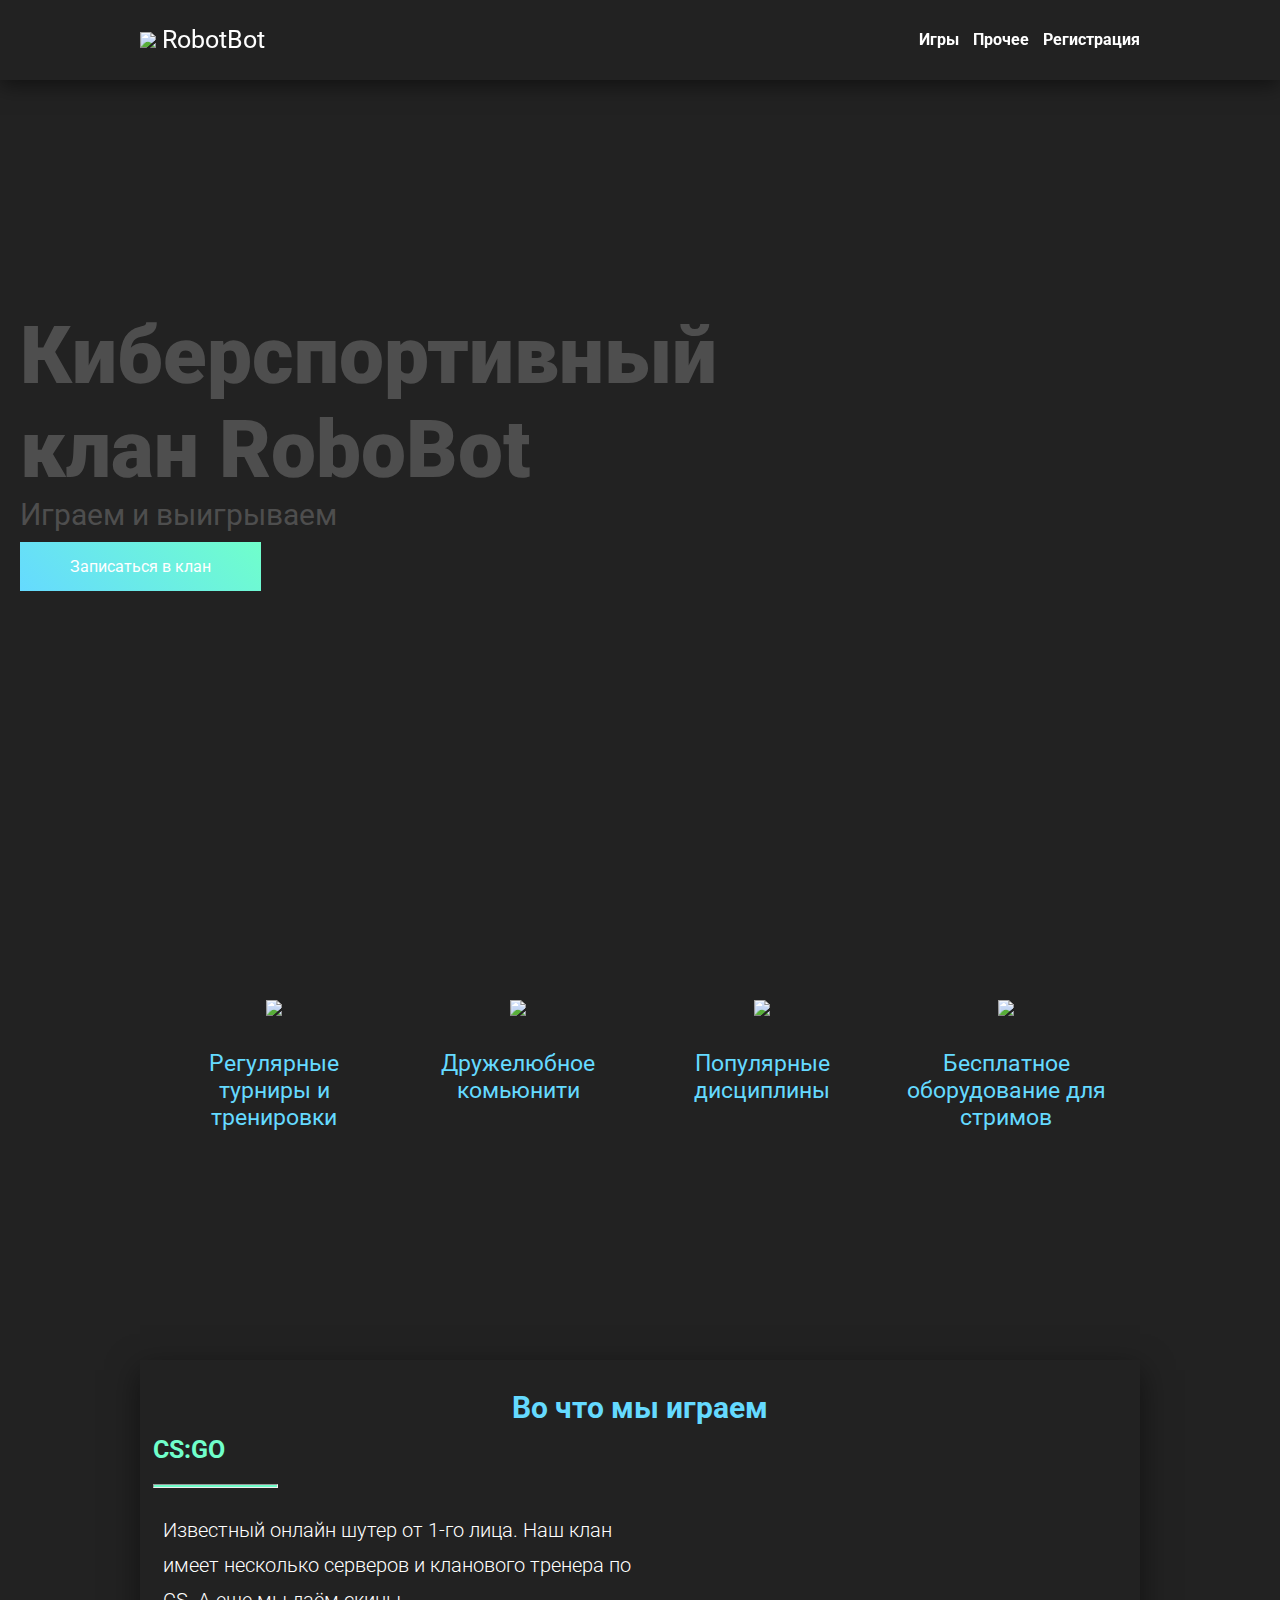
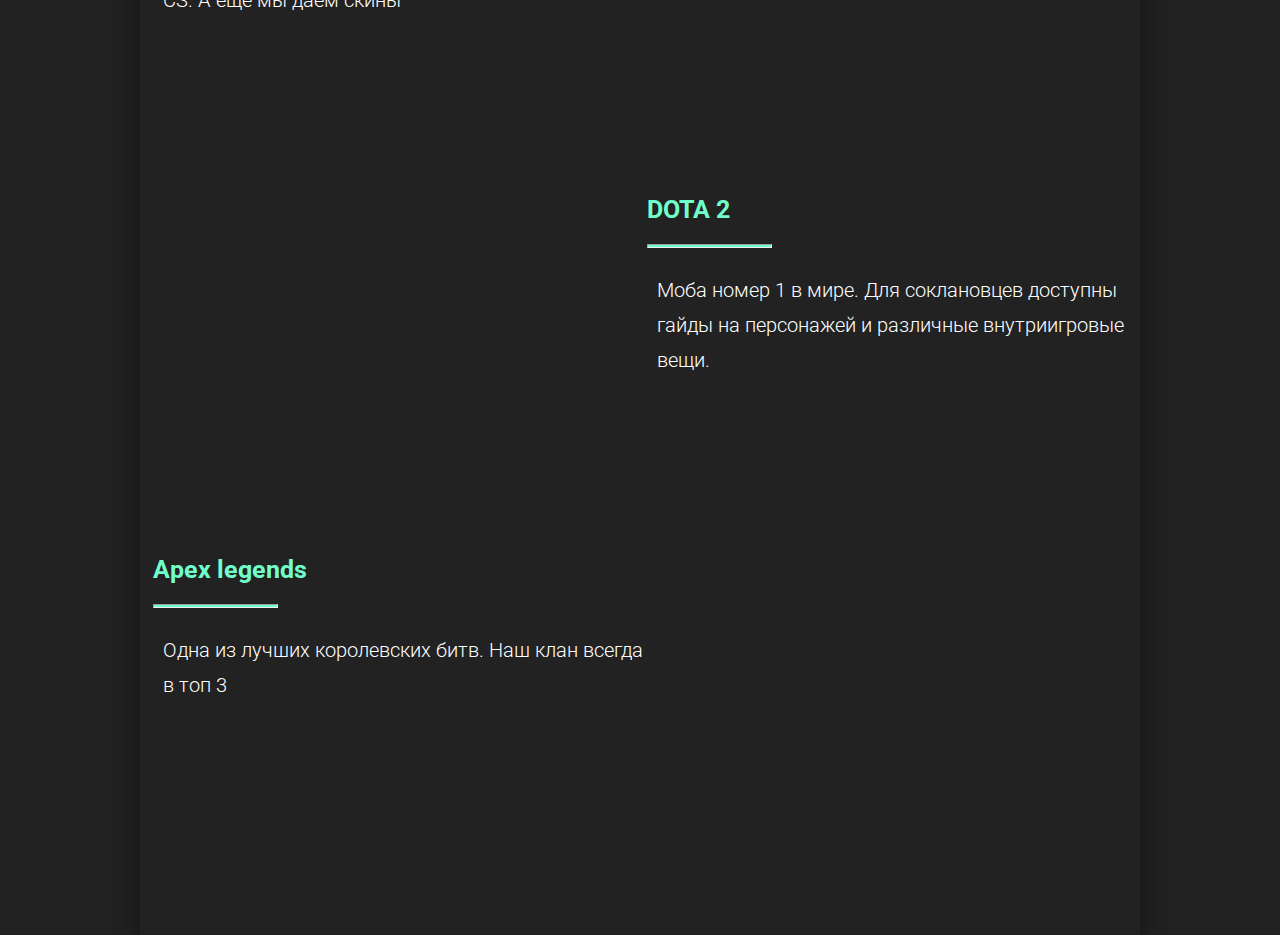
==== index.html @ 48ee891a "Add files via upload" ====
<!-- Цель урока.Создать часть сайта и реализовать форму регистрации. Доработать оставшуюся часть сайта самостоятельно на домашнем задании
+Повторение
+Подготовка файлов и папок
+Обнуляем стандартный браузерный css и создаем базовую стилизацию
+Создаем меню сайта
+Создаем шапку сайта
+Верстаем секцию с иконками
+Создаем секцию с играми
+Верстаем форму
+Стилизуем форму, добавляем переходы
+Cвойство cursor
-Fieldset и legend
-Выводы
-Домашнее задание -->

<!DOCTYPE html>
<html>
<head>
	<link rel="stylesheet" type="text/css" href="robot.css">
	<title></title>
</head>
<body>
<div class="menu">
	<div class="container">
		<a href="#" class="logo">
			<img src="icons/site_logo.svg">
			<span>RobotBot</span>
		</a>
		<div class="main-btn">
			<a href="#" class="nav-item">Игры</a>
			<a href="#" class="nav-item">Прочее</a>
			<a href="#" class="nav-item">Регистрация</a>
		</div>

	</div>

</div>



<div class="header">
	<div class="header-content">
		<h1 class="header-title">Киберспортивный <br>клан RoboBot</h1>
		<p class="header-sub-title">Играем и выигрываем</p>
		<a href="robotform.html" class="header-btn">Записаться в клан</a>


	</div>


</div>


<div class="about">
	<div class="container">
		<div class="about-card">
			<img class="about-card-img" src="icons/scope.svg">
			<p class="about-card-title">Регулярные <br>турниры и тренировки</p>
		</div>
		<div class="about-card">
			<img class="about-card-img" src="icons/friendly.svg">
			<p class="about-card-title">Дружелюбное комьюнити</p>
		</div>
		<div class="about-card">
			<img class="about-card-img" src="icons/joystic.svg">
			<p class="about-card-title">Популярные дисциплины</p>
		</div>
		<div class="about-card">
			<img class="about-card-img" src="icons/twitch.svg">
			<p class="about-card-title">Бесплатное оборудование для стримов</p>
		</div>

	</div>
	
</div>





<div class="games">
	<div class="container games-container">
		<h2 class="section-title">Во что мы играем</h2>
			<div class="games-card game1">
			<div class="games-card-content">
				<h3 class="game-title">CS:GO</h3>
				<hr class="game-hr">
				<p class="game-discription section-text">Известный онлайн шутер от 1-го лица. Наш клан имеет несколько серверов и кланового тренера по CS. А еще мы даём скины</p>
			</div>
			<div class="games-card-img img1"></div>
				
			</div>


			<div class="games-card game2">
			<div class="games-card-img img2"></div>
			<div class="games-card-content">
				<h3 class="game-title">DOTA 2</h3>
				<hr class="game-hr">
				<p class="game-discription section-text">Моба номер 1 в мире. Для соклановцев доступны гайды на персонажей и различные внутриигровые вещи.</p>
			</div>
			
				
			</div>



				<div class="games-card game3">
			<div class="games-card-content">
				<h3 class="game-title">Apex legends</h3>
				<hr class="game-hr">
				<p class="game-discription section-text">Одна из лучших королевских битв. Наш клан всегда в топ 3</p>
			</div>
			<div class="games-card-img img3"></div>
				
			</div>
		</div>
		</div>












	
</body>
</html>
---- robot.css ----
@import url('https://fonts.googleapis.com/css2?family=Roboto:wght@300;400;700;900&display=swap');
*{margin: 0;padding: 0;box-sizing: border-box;font-family: 'Roboto',sans-serif;}
.container{max-width: 1000px;margin: 0 auto;}
.section-title{color: #65DAFF;font-size: 30px;font-weight: 700;text-align: center;}
.section-text{color: white;font-weight: 300;font-size: 20px;line-height: 35px;}
body{background-color: #222222;}



.menu{position: fixed;background-color: #222222;width: 100%;height: 80px;box-shadow: 0 5px 20px rgba(0, 0, 0, 0.5);line-height: 80px;z-index: 100;}
.logo{color: white;text-decoration: none;font-size: 25px;}
.main-btn{float: right;}
.nav-item{color: white;text-decoration: none;font-size: 16px;font-weight: 700;margin-left: 10px;transition: 0.5s;}
.nav-item:hover{text-shadow: 2px 2px 5px #65DAFF;color:#65DAFF ;}


.header{background-image:url('img/1.jpg') ;background-repeat: no-repeat;background-size: cover;height: 100vh;position: relative;}
.header-content{position: absolute;left: 0px;top: 50%;transform: translateY(-50%);padding-left: 20px;width: 50%;}
.header-title{font-size: 80px;color: #4E4E4E;font-weight: 900;}
.header-sub-title{font-size: 30px;color:#4E4E4E ;margin-bottom: 10px;}
.header-btn{display: block; width: fit-content; text-decoration: none;color: white;background: linear-gradient(45deg, #65DAFF, #70FFCB);padding: 15px 50px;
transition: 1s;}
.header-btn:hover{transform: scale(1.1);}
.header-btn:active{background: linear-gradient(45deg, #347083, #388065);}





.about{text-align: center;height: 40vh;}
.about-card{display: inline-block;width: 24%;height: 200px;text-align: center;vertical-align: top;margin-top: 100px;}
.about-card-title{color: #65DAFF ;font-size:23px ;}
.about-card-img{height: 100px;margin-bottom: 30px;}



.games{}
.games-container{margin-top: 100px;box-shadow: 0 10px 30px rgba(0, 0, 0, 0.5);padding: 30px 0;text-align: center;}
.games-card{}
.games-card-content{display: inline-block;width: 49%;min-height: 350px;vertical-align: top;margin-top: 10px;margin-left: 10px;}
.game1{}
.game2{}
.game3{}
.game-title{color: #70FFCB ;font-size: 25px;text-align: left;}
.game-hr{background-color:  #70FFCB;width: 125px;height: 4px;margin-top: 20px;}
.game-discription{text-align: left;margin-top: 25px;margin-left: 10px;}
.games-card-img{background: url('img/csgo.jpg') left/cover no-repeat ;width: 49%;height: 350px;display: inline-block;vertical-align: top;}
.img1{}
.img2{background: url('img/dota2.jpg') right/cover no-repeat ;}
.img3{background: url('img/apex.jpg') right/cover no-repeat ;}
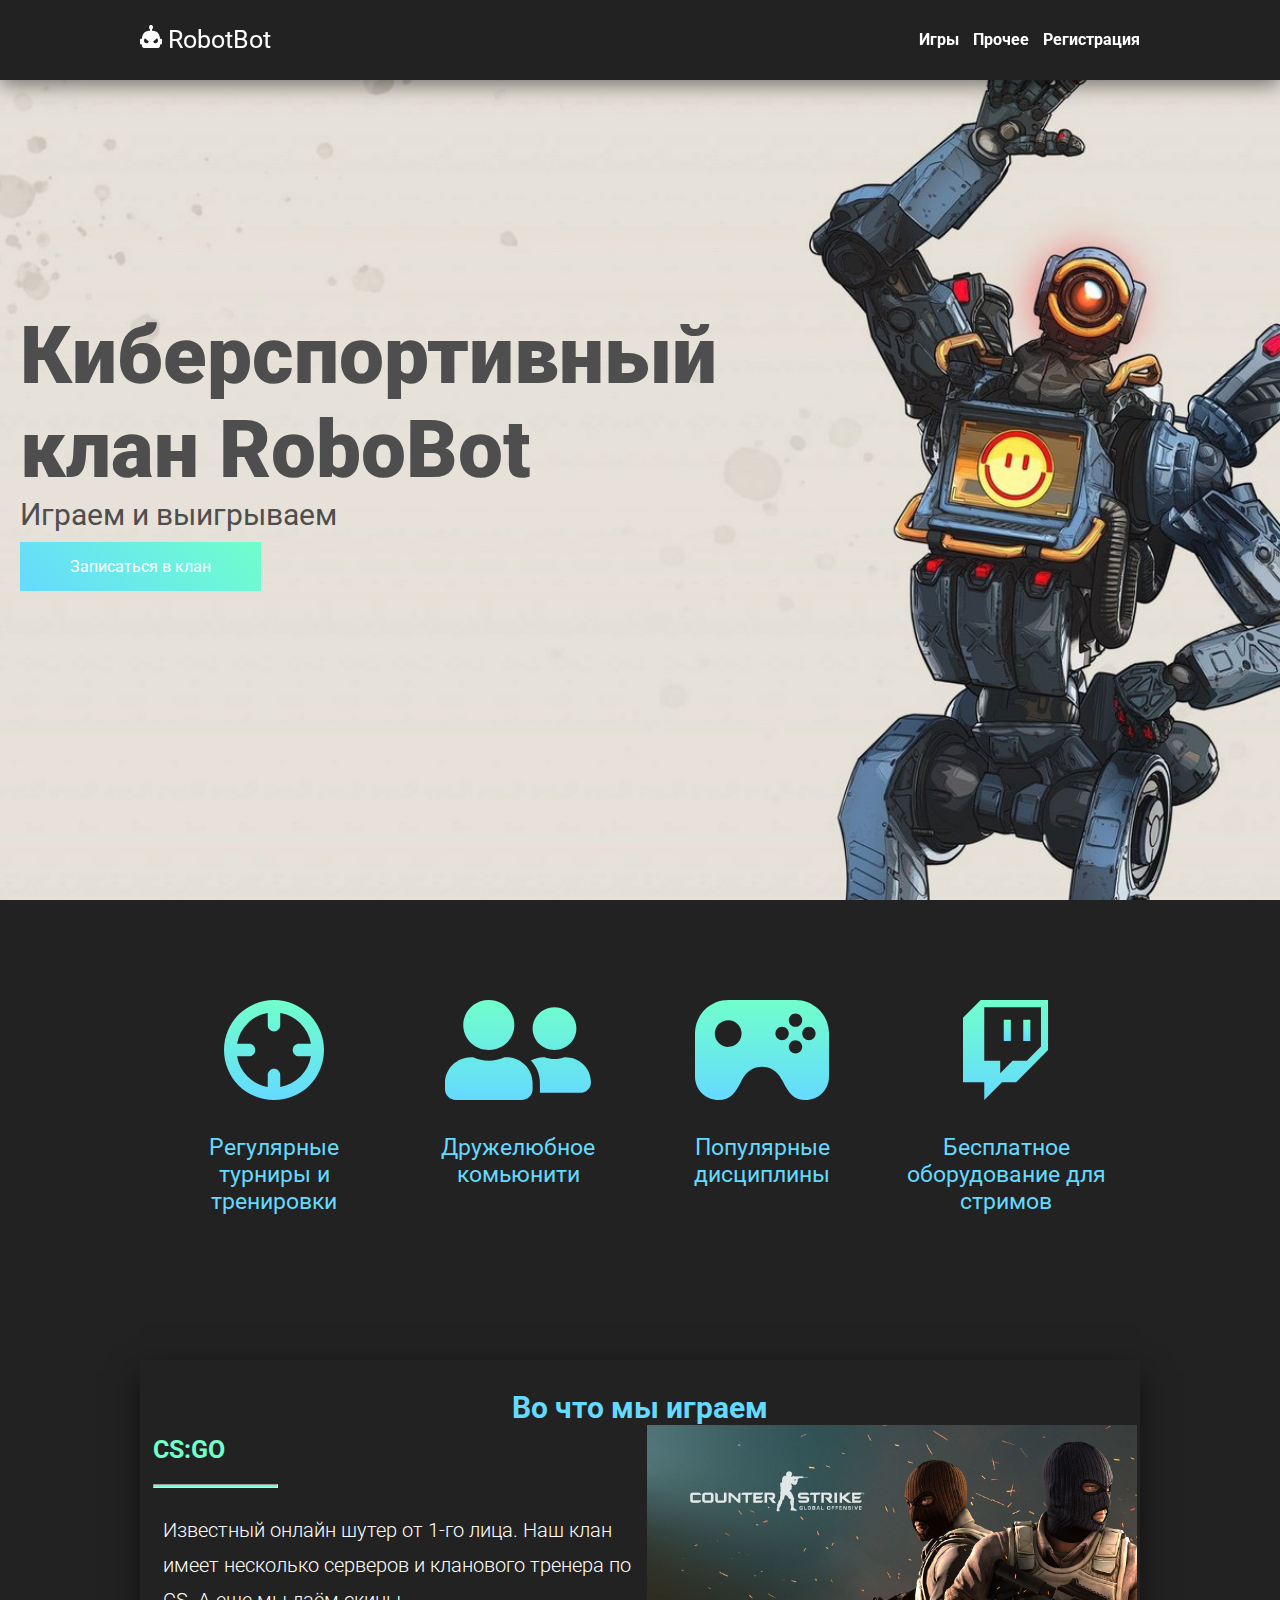
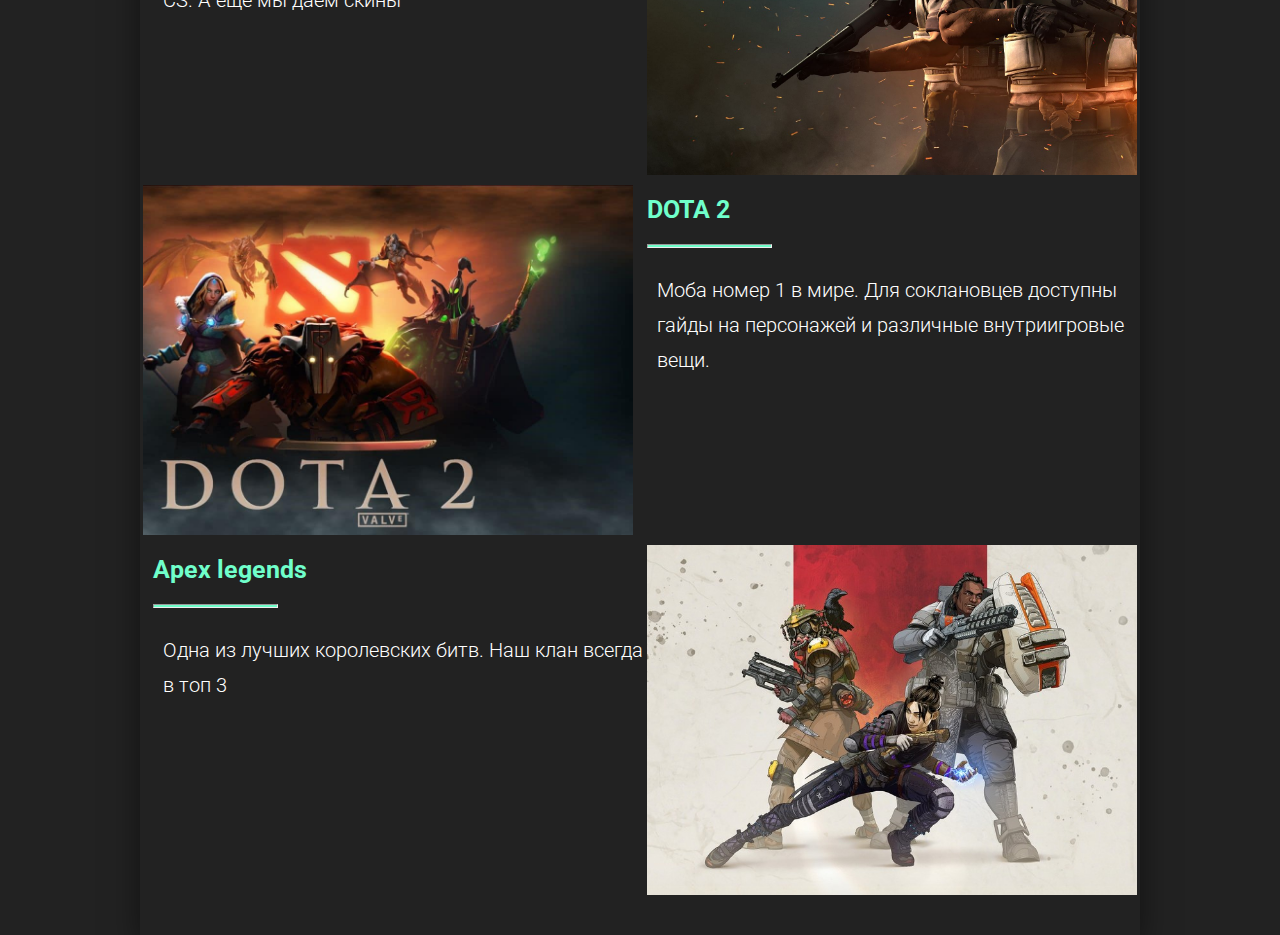
==== commit 6a1e17f7: "Update index.html" ====
--- a/index.html
+++ b/index.html
@@ -16,6 +16,7 @@
 <!DOCTYPE html>
 <html>
 <head>
+	 <meta name="viewport" content="width=device-width, initial-scale=1">
 	<link rel="stylesheet" type="text/css" href="robot.css">
 	<title></title>
 </head>
@@ -130,4 +131,4 @@
 
 	
 </body>
-</html>+</html>
--- a/robot.css
+++ b/robot.css
@@ -47,4 +47,13 @@
 .games-card-img{background: url('img/csgo.jpg') left/cover no-repeat ;width: 49%;height: 350px;display: inline-block;vertical-align: top;}
 .img1{}
 .img2{background: url('img/dota2.jpg') right/cover no-repeat ;}
-.img3{background: url('img/apex.jpg') right/cover no-repeat ;}+.img3{background: url('img/apex.jpg') right/cover no-repeat ;}
+
+
+
+@media(max-width: 1200px){
+.menu{display: block;}
+.header-btn{width: 300px;}
+.section-title{font-size: 60px;}
+.section-text{font-size: 35px;}	
+}
